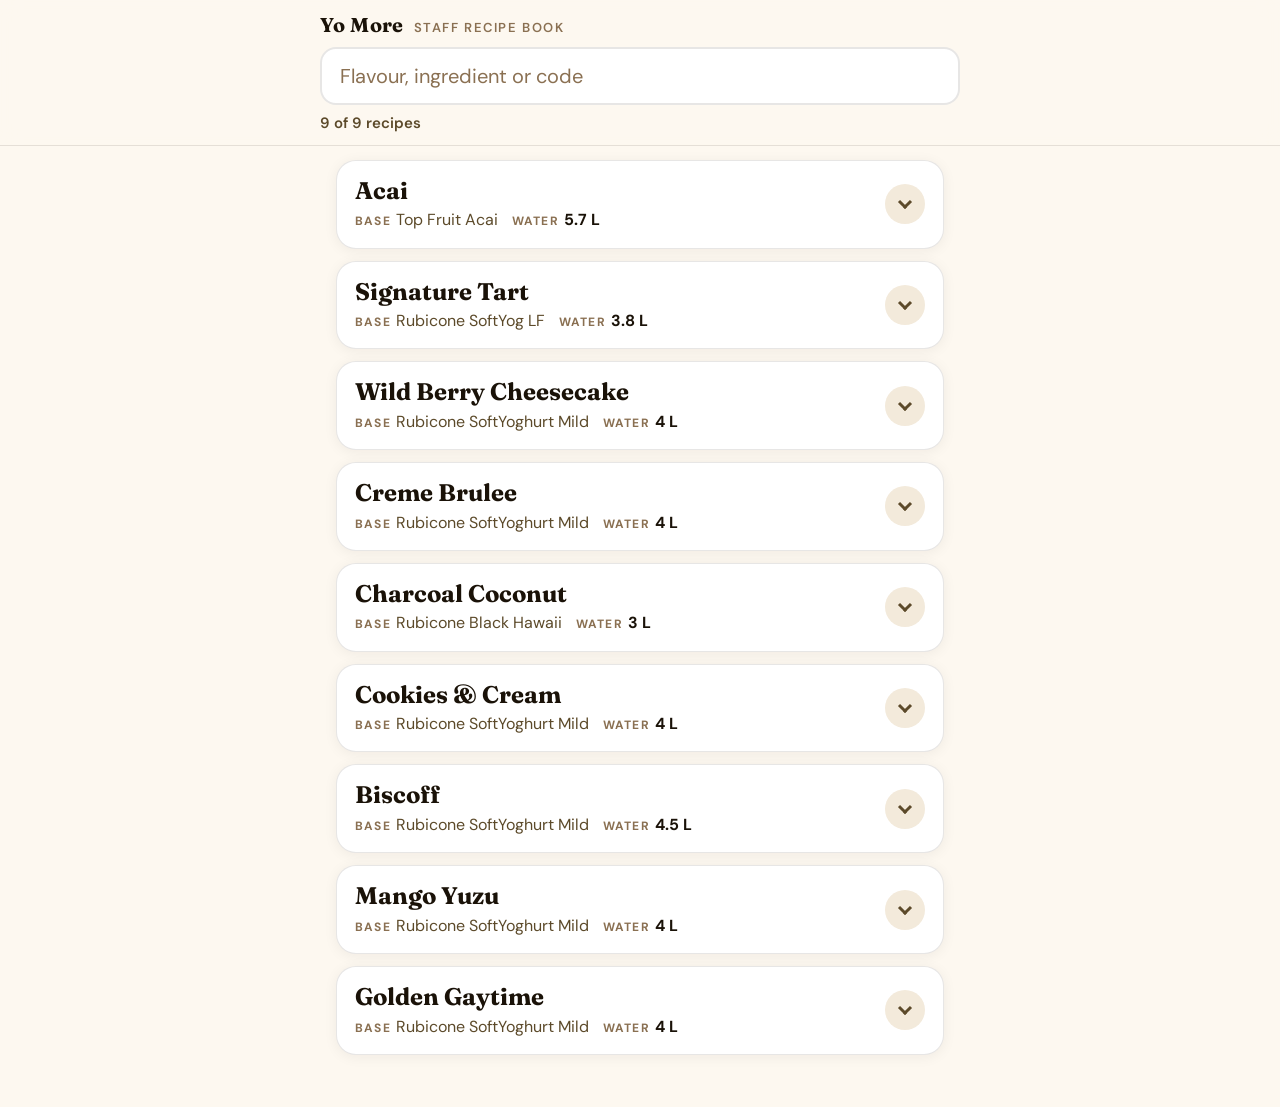
==== recipes/index.html @ 10650b6c "Add staff recipe book at /recipes with printable QR sign Staff-only soft-serve mix recipes: sticky s" ====
<!DOCTYPE html>
<html lang="en">
<head>
<meta charset="UTF-8">
<meta name="viewport" content="width=device-width, initial-scale=1.0, viewport-fit=cover">
<meta name="robots" content="noindex, nofollow">
<meta name="color-scheme" content="light dark">
<meta name="theme-color" content="#FDF8F0" media="(prefers-color-scheme: light)">
<meta name="theme-color" content="#17110A" media="(prefers-color-scheme: dark)">
<title>Staff Recipe Book — Yo More</title>
<!-- Staff only: not linked from the site, not in the sitemap, no analytics tag. -->
<link rel="preconnect" href="https://fonts.googleapis.com">
<link rel="preconnect" href="https://fonts.gstatic.com" crossorigin>
<link href="https://fonts.googleapis.com/css2?family=Fraunces:opsz,wght@9..144,700&family=DM+Sans:wght@400;500;600;700&display=swap" rel="stylesheet">
<style>
*,*::before,*::after{box-sizing:border-box;margin:0;padding:0}
:root{
  --bg:#FDF8F0;--card:#FFFFFF;--ink:#1A1208;--ink-mid:#5C4A2A;--ink-light:#8A7052;
  --line:rgba(26,18,8,.10);--accent:#D4567A;--accent-ink:#FFFFFF;
  --chip-bg:#F3EADB;--chip-ink:#5C4A2A;--mark-bg:#FDE68A;--mark-ink:#1A1208;
  --field:#FFFFFF;--bar:rgba(253,248,240,.94);--shadow:0 2px 14px rgba(26,18,8,.06);
  --font-display:'Fraunces',Georgia,serif;--font-body:'DM Sans',system-ui,-apple-system,'Segoe UI',sans-serif;
}
@media (prefers-color-scheme:dark){
  :root{
    --bg:#17110A;--card:#231A10;--ink:#F7EFE3;--ink-mid:#D9C8AE;--ink-light:#AE987A;
    --line:rgba(247,239,227,.12);--accent:#F08AA6;--accent-ink:#17110A;
    --chip-bg:#3A2D1E;--chip-ink:#F0E2CC;--mark-bg:#E7B93C;--mark-ink:#17110A;
    --field:#2C2115;--bar:rgba(23,17,10,.94);--shadow:none;
  }
}
html{-webkit-text-size-adjust:100%}
body{background:var(--bg);color:var(--ink);font-family:var(--font-body);font-size:18px;line-height:1.45;min-height:100vh}

/* Sticky search bar */
.bar{position:sticky;top:0;z-index:10;background:var(--bar);backdrop-filter:blur(10px);-webkit-backdrop-filter:blur(10px);
  border-bottom:1px solid var(--line);padding:calc(10px + env(safe-area-inset-top)) max(16px,env(safe-area-inset-right)) 10px max(16px,env(safe-area-inset-left))}
.bar-inner{max-width:640px;margin:0 auto}
.brand{display:flex;align-items:baseline;gap:10px;margin-bottom:8px}
.brand b{font-family:var(--font-display);font-size:20px;letter-spacing:.02em}
.brand span{font-size:13px;font-weight:600;letter-spacing:.12em;text-transform:uppercase;color:var(--ink-light)}
.search{position:relative}
.search input{width:100%;height:58px;border:2px solid var(--line);border-radius:16px;background:var(--field);color:var(--ink);
  font:500 20px/1 var(--font-body);padding:0 58px 0 18px;outline:none;-webkit-appearance:none;appearance:none}
.search input::placeholder{color:var(--ink-light);font-weight:400}
.search input:focus{border-color:var(--accent)}
.search input::-webkit-search-cancel-button{display:none}
.clear{position:absolute;right:5px;top:5px;width:48px;height:48px;border:0;border-radius:12px;background:transparent;color:var(--ink-mid);
  font-size:30px;line-height:1;cursor:pointer}
.clear:active{background:var(--chip-bg)}
.count{margin-top:8px;font-size:15px;font-weight:600;color:var(--ink-mid)}

/* Cards */
main{max-width:640px;margin:0 auto;padding:14px max(16px,env(safe-area-inset-right)) calc(40px + env(safe-area-inset-bottom)) max(16px,env(safe-area-inset-left))}
.card{background:var(--card);border:1px solid var(--line);border-radius:20px;box-shadow:var(--shadow);margin-bottom:12px;overflow:hidden}
.head{display:grid;grid-template-columns:1fr auto;align-items:center;gap:4px 12px;width:100%;min-height:84px;padding:16px 18px;border:0;background:transparent;
  color:inherit;font:inherit;text-align:left;cursor:pointer;-webkit-tap-highlight-color:transparent}
.head:active{background:var(--chip-bg)}
.head:focus-visible{outline:3px solid var(--accent);outline-offset:-3px;border-radius:20px}
.name{font-family:var(--font-display);font-size:24px;font-weight:700;line-height:1.15}
.meta{grid-column:1;display:flex;flex-wrap:wrap;gap:4px 14px;font-size:16px;color:var(--ink-mid)}
.meta i{font-style:normal;font-size:12px;font-weight:700;letter-spacing:.1em;text-transform:uppercase;color:var(--ink-light);margin-right:5px}
.meta .water b{color:var(--ink);font-weight:700}
.chev{grid-column:2;grid-row:1/span 2;width:40px;height:40px;border-radius:50%;background:var(--chip-bg);display:grid;place-items:center;transition:transform .2s}
.chev::before{content:"";width:10px;height:10px;border-right:3px solid var(--ink-mid);border-bottom:3px solid var(--ink-mid);transform:translateY(-2px) rotate(45deg)}
.head[aria-expanded="true"] .chev{transform:rotate(180deg)}
.body{padding:0 18px 20px;border-top:1px solid var(--line)}
.body h3{font-size:13px;font-weight:700;letter-spacing:.12em;text-transform:uppercase;color:var(--ink-light);margin:18px 0 6px}

table{width:100%;border-collapse:collapse}
td{padding:11px 0;border-bottom:1px solid var(--line);vertical-align:middle}
tr:last-child td{border-bottom:0}
td.qty{text-align:right;white-space:nowrap;font-weight:700;padding-left:14px;font-variant-numeric:tabular-nums}
.chip{display:inline-block;margin-left:6px;padding:2px 8px;border-radius:999px;background:var(--chip-bg);color:var(--chip-ink);
  font-size:13px;font-weight:700;letter-spacing:.04em;vertical-align:2px;white-space:nowrap}

ol{list-style:none;counter-reset:step}
ol li{counter-increment:step;position:relative;padding:8px 0 8px 46px;min-height:44px}
ol li::before{content:counter(step);position:absolute;left:0;top:6px;width:32px;height:32px;border-radius:50%;background:var(--accent);color:var(--accent-ink);
  font-size:16px;font-weight:700;display:grid;place-items:center}

mark{background:var(--mark-bg);color:var(--mark-ink);border-radius:4px;padding:0 1px}
.chip mark{background:var(--mark-bg);color:var(--mark-ink)}
.empty{text-align:center;color:var(--ink-mid);padding:40px 10px;font-size:18px}
</style>
</head>
<body>

<header class="bar">
  <div class="bar-inner">
    <div class="brand"><b>Yo More</b><span>Staff recipe book</span></div>
    <div class="search">
      <input id="q" type="search" placeholder="Flavour, ingredient or code" aria-label="Search recipes"
        autocomplete="off" autocorrect="off" autocapitalize="off" spellcheck="false" enterkeyhint="search">
      <button class="clear" id="clear" type="button" aria-label="Clear search" hidden>&times;</button>
    </div>
    <p class="count" id="count" aria-live="polite"></p>
  </div>
</header>

<main>
  <div id="list"></div>
  <p class="empty" id="empty" hidden></p>
</main>

<!-- All recipe data lives in recipes-data.js -->
<script src="/recipes/recipes-data.js"></script>
<script>
(function(){
  var RECIPES = window.RECIPES || [];
  var q = document.getElementById('q');
  var clearBtn = document.getElementById('clear');
  var list = document.getElementById('list');
  var countEl = document.getElementById('count');
  var emptyEl = document.getElementById('empty');

  // Case- and accent-insensitive text, with a map from each folded
  // character back to its position in the original string (for highlighting).
  function fold(str){
    var norm = '', map = [];
    for (var i = 0; i < str.length; i++){
      var f = str[i].normalize('NFD').replace(/[̀-ͯ]/g, '').toLowerCase();
      for (var j = 0; j < f.length; j++){ norm += f[j]; map.push(i); }
    }
    return { norm: norm, map: map };
  }
  function esc(s){
    return s.replace(/&/g,'&amp;').replace(/</g,'&lt;').replace(/>/g,'&gt;').replace(/"/g,'&quot;');
  }
  // Escaped text with every occurrence of every term wrapped in <mark>.
  function hl(text, terms){
    if (!terms.length) return esc(text);
    var f = fold(text), ranges = [];
    terms.forEach(function(t){
      var at = f.norm.indexOf(t);
      while (at !== -1){
        ranges.push([f.map[at], f.map[at + t.length - 1] + 1]);
        at = f.norm.indexOf(t, at + 1);
      }
    });
    if (!ranges.length) return esc(text);
    ranges.sort(function(a, b){ return a[0] - b[0]; });
    var merged = [ranges[0]];
    ranges.slice(1).forEach(function(r){
      var last = merged[merged.length - 1];
      if (r[0] <= last[1]) last[1] = Math.max(last[1], r[1]); else merged.push(r);
    });
    var out = '', pos = 0;
    merged.forEach(function(r){
      out += esc(text.slice(pos, r[0])) + '<mark>' + esc(text.slice(r[0], r[1])) + '</mark>';
      pos = r[1];
    });
    return out + esc(text.slice(pos));
  }

  // Searchable text per recipe: flavour name, ingredient names, product codes.
  var haystacks = RECIPES.map(function(r){
    var parts = [r.name];
    r.ingredients.forEach(function(ing){ parts.push(ing.name); if (ing.code) parts.push(ing.code); });
    return fold(parts.join(' \u0000 ')).norm;
  });
  function baseOf(r){
    for (var i = 0; i < r.ingredients.length; i++) if (!/^water$/i.test(r.ingredients[i].name)) return r.ingredients[i];
    return null;
  }
  function waterOf(r){
    for (var i = 0; i < r.ingredients.length; i++) if (/^water$/i.test(r.ingredients[i].name)) return r.ingredients[i].qty;
    return '';
  }

  // Open/closed state: cards the user opened stay open; when a search leaves
  // 1–2 results those open automatically unless the user closed them.
  var manual = {}, suppressed = {}, auto = false, terms = [];
  function isOpen(i){ return !!manual[i] || (auto && !suppressed[i]); }

  function cardHTML(r, i){
    var base = baseOf(r), water = waterOf(r), open = isOpen(i);
    var h = '<article class="card">' +
      '<button class="head" type="button" data-i="' + i + '" aria-expanded="' + open + '" aria-controls="r' + i + '">' +
        '<span class="name">' + hl(r.name, terms) + '</span>' +
        '<span class="meta">' +
          (base ? '<span><i>Base</i>' + hl(base.name, terms) + '</span>' : '') +
          (water ? '<span class="water"><i>Water</i><b>' + esc(water) + '</b></span>' : '') +
        '</span>' +
        '<span class="chev" aria-hidden="true"></span>' +
      '</button>' +
      '<div class="body" id="r' + i + '"' + (open ? '' : ' hidden') + '>' +
        '<h3>Ingredients</h3><table><tbody>';
    r.ingredients.forEach(function(ing){
      h += '<tr><td>' + hl(ing.name, terms) +
        (ing.code ? '<span class="chip">' + hl(ing.code, terms) + '</span>' : '') +
        '</td><td class="qty">' + esc(ing.qty) + '</td></tr>';
    });
    h += '</tbody></table><h3>Method</h3><ol>';
    r.steps.forEach(function(s){ h += '<li>' + esc(s) + '</li>'; });
    return h + '</ol></div></article>';
  }

  function render(){
    var raw = q.value.trim();
    terms = fold(raw).norm.split(/\s+/).filter(Boolean);
    var shown = [];
    RECIPES.forEach(function(r, i){
      if (terms.every(function(t){ return haystacks[i].indexOf(t) !== -1; })) shown.push(i);
    });
    auto = terms.length > 0 && shown.length > 0 && shown.length <= 2;
    list.innerHTML = shown.map(function(i){ return cardHTML(RECIPES[i], i); }).join('');
    countEl.textContent = shown.length + ' of ' + RECIPES.length + ' recipes';
    emptyEl.hidden = shown.length > 0;
    if (!shown.length) emptyEl.textContent = 'No recipe matches “' + raw + '”.';
    clearBtn.hidden = !raw;
  }

  q.addEventListener('input', function(){
    suppressed = {};
    render();
    if (window.scrollY > 0) window.scrollTo(0, 0);
  });
  q.addEventListener('keydown', function(e){ if (e.key === 'Enter') q.blur(); });
  clearBtn.addEventListener('click', function(){ q.value = ''; suppressed = {}; render(); q.focus(); });

  list.addEventListener('click', function(e){
    var btn = e.target.closest('.head');
    if (!btn) return;
    var i = +btn.getAttribute('data-i');
    if (isOpen(i)){ delete manual[i]; if (auto) suppressed[i] = true; }
    else { manual[i] = true; delete suppressed[i]; }
    var open = isOpen(i);
    btn.setAttribute('aria-expanded', open);
    document.getElementById('r' + i).hidden = !open;
  });

  render();
})();
</script>
</body>
</html>
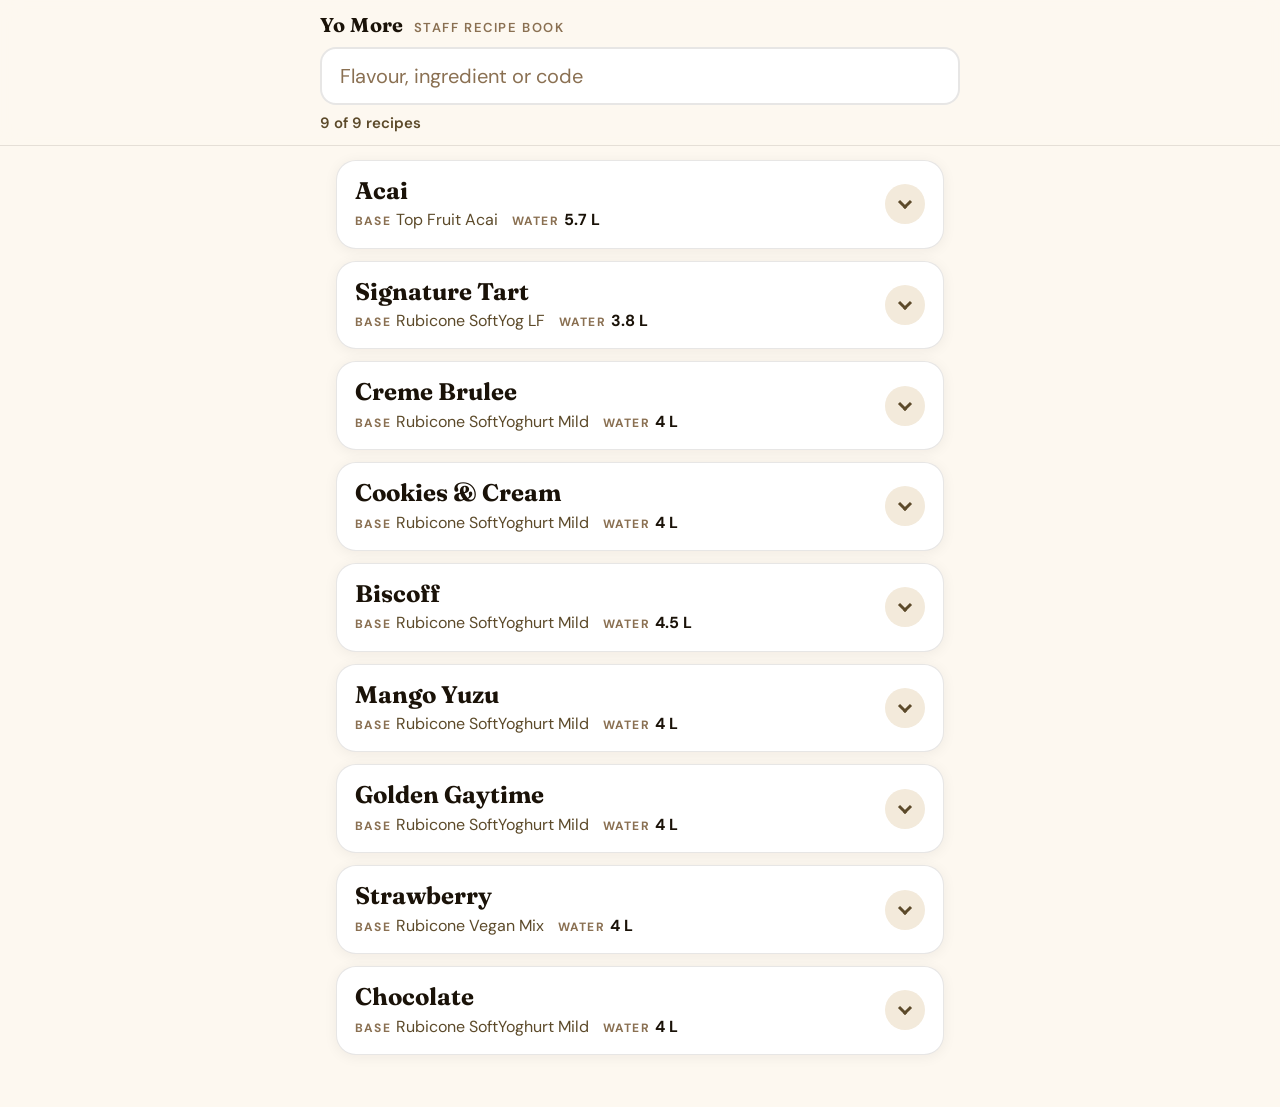
==== commit 4e15e3ba: "Recipe book: white ingredients/method panel; always load fresh recipe data An opened card's ingredie" ====
--- a/recipes/index.html
+++ b/recipes/index.html
@@ -64,7 +64,10 @@
 .chev{grid-column:2;grid-row:1/span 2;width:40px;height:40px;border-radius:50%;background:var(--chip-bg);display:grid;place-items:center;transition:transform .2s}
 .chev::before{content:"";width:10px;height:10px;border-right:3px solid var(--ink-mid);border-bottom:3px solid var(--ink-mid);transform:translateY(-2px) rotate(45deg)}
 .head[aria-expanded="true"] .chev{transform:rotate(180deg)}
-.body{padding:0 18px 20px;border-top:1px solid var(--line)}
+/* An opened card's ingredients + method sit on white in both modes */
+.body{padding:0 18px 20px;border-top:1px solid var(--line);background:#FFFFFF;color:#1A1208;
+  --ink:#1A1208;--ink-mid:#5C4A2A;--ink-light:#8A7052;--line:rgba(26,18,8,.10);
+  --accent:#D4567A;--accent-ink:#FFFFFF;--chip-bg:#F3EADB;--chip-ink:#5C4A2A;--mark-bg:#FDE68A;--mark-ink:#1A1208}
 .body h3{font-size:13px;font-weight:700;letter-spacing:.12em;text-transform:uppercase;color:var(--ink-light);margin:18px 0 6px}
 
 table{width:100%;border-collapse:collapse}
@@ -103,10 +106,10 @@
   <p class="empty" id="empty" hidden></p>
 </main>
 
-<!-- All recipe data lives in recipes-data.js -->
-<script src="/recipes/recipes-data.js"></script>
+<!-- All recipe data lives in recipes-data.js. It is fetched fresh on every
+     open (?t=now) so a phone never shows an old recipe from its cache. -->
 <script>
-(function(){
+function startRecipes(){
   var RECIPES = window.RECIPES || [];
   var q = document.getElementById('q');
   var clearBtn = document.getElementById('clear');
@@ -231,6 +234,12 @@
   });
 
   render();
+}
+(function(){
+  var s = document.createElement('script');
+  s.src = '/recipes/recipes-data.js?t=' + Date.now();
+  s.onload = s.onerror = startRecipes;
+  document.body.appendChild(s);
 })();
 </script>
 </body>
